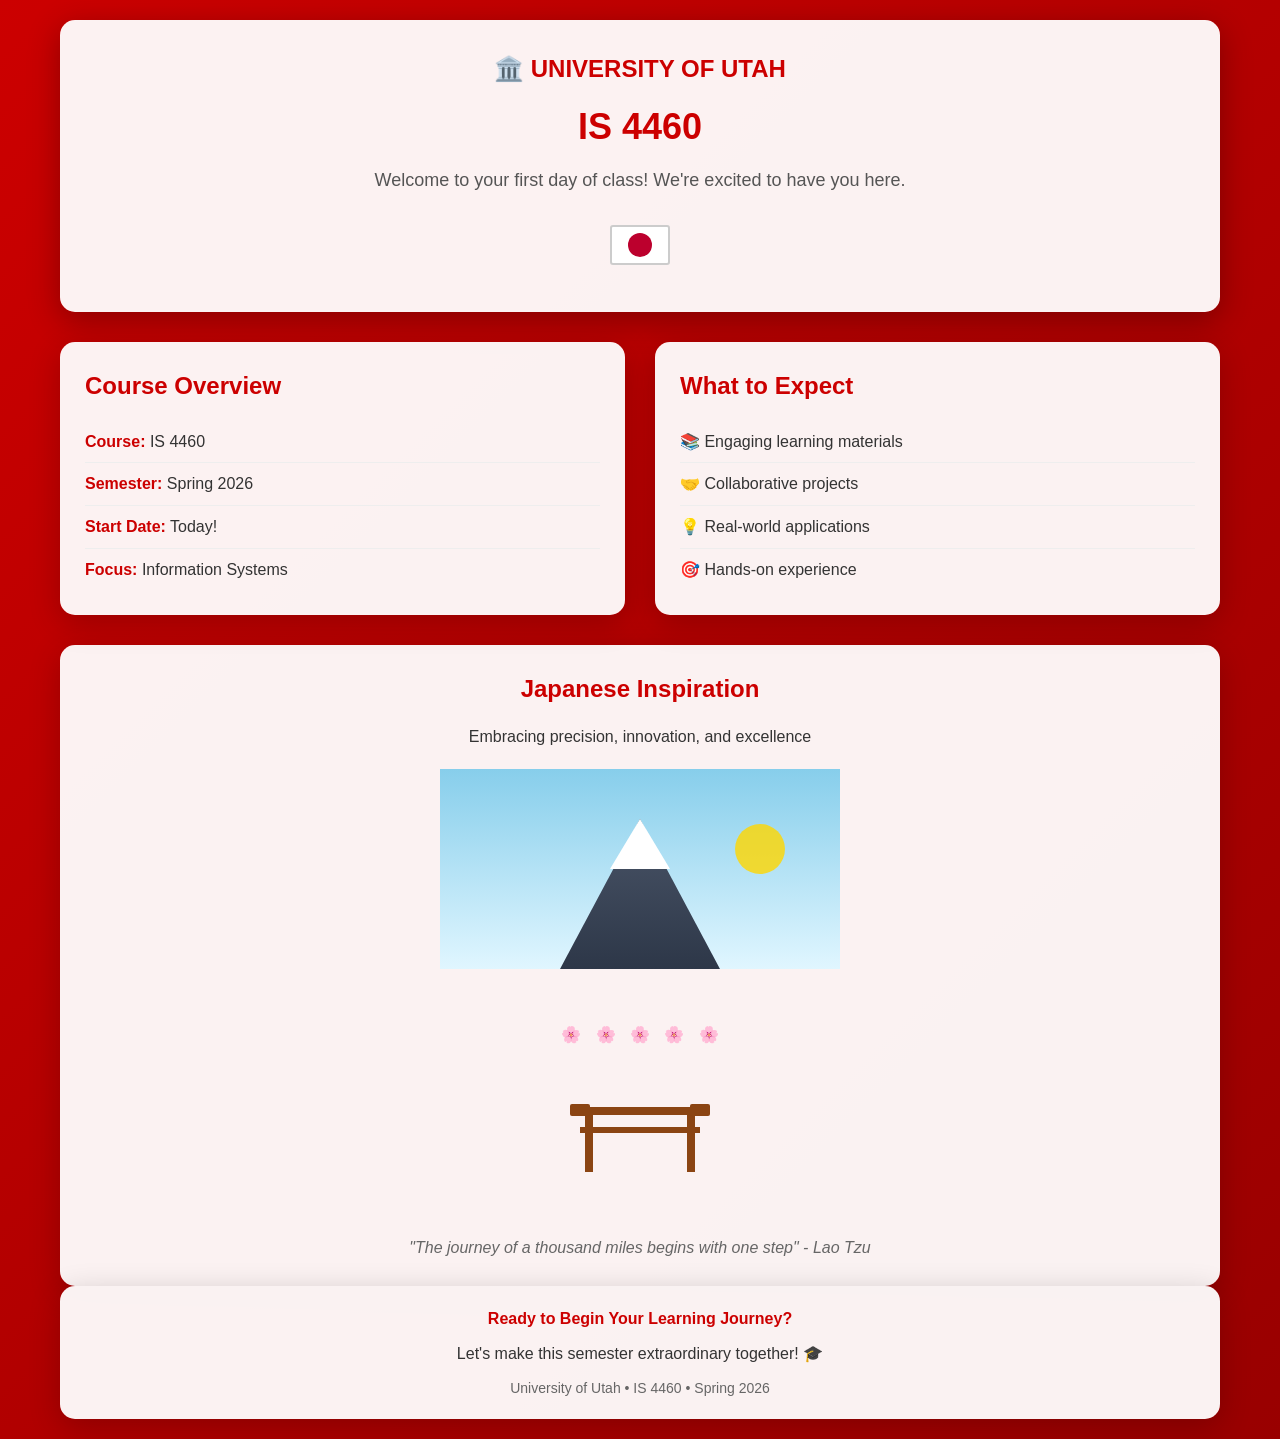
==== index.html @ 988c74a5 "first commit" ====
<!DOCTYPE html>
<html lang="en">
<head>
    <meta charset="UTF-8">
    <meta name="viewport" content="width=device-width, initial-scale=1.0">
    <title>IS 4460 - Welcome to Class</title>
    <style>
        * {
            margin: 0;
            padding: 0;
            box-sizing: border-box;
        }

        body {
            font-family: 'Segoe UI', Tahoma, Geneva, Verdana, sans-serif;
            line-height: 1.6;
            background: linear-gradient(135deg, #CC0000 0%, #990000 100%);
            min-height: 100vh;
            color: #333;
        }

        .container {
            max-width: 1200px;
            margin: 0 auto;
            padding: 20px;
        }

        .header {
            background: rgba(255, 255, 255, 0.95);
            border-radius: 15px;
            padding: 30px;
            margin-bottom: 30px;
            box-shadow: 0 8px 32px rgba(0, 0, 0, 0.3);
            text-align: center;
        }

        .university-logo {
            color: #CC0000;
            font-size: 24px;
            font-weight: bold;
            margin-bottom: 10px;
        }

        .course-title {
            color: #CC0000;
            font-size: 36px;
            font-weight: bold;
            margin-bottom: 10px;
        }

        .welcome-message {
            font-size: 18px;
            color: #555;
            margin-bottom: 20px;
        }

        .content-grid {
            display: grid;
            grid-template-columns: 1fr 1fr;
            gap: 30px;
            margin-bottom: 30px;
        }

        .content-card {
            background: rgba(255, 255, 255, 0.95);
            border-radius: 15px;
            padding: 25px;
            box-shadow: 0 8px 32px rgba(0, 0, 0, 0.2);
        }

        .card-title {
            color: #CC0000;
            font-size: 24px;
            font-weight: bold;
            margin-bottom: 15px;
        }

        .japan-visualization {
            background: rgba(255, 255, 255, 0.95);
            border-radius: 15px;
            padding: 25px;
            box-shadow: 0 8px 32px rgba(0, 0, 0, 0.2);
            text-align: center;
        }

        .mount-fuji {
            width: 100%;
            height: 200px;
            margin: 20px 0;
        }

        .cherry-blossom {
            display: inline-block;
            margin: 5px;
            animation: float 3s ease-in-out infinite;
        }

        .cherry-blossom:nth-child(even) {
            animation-delay: 1.5s;
        }

        @keyframes float {
            0%, 100% { transform: translateY(0px); }
            50% { transform: translateY(-10px); }
        }

        .japanese-flag {
            display: inline-block;
            width: 60px;
            height: 40px;
            background: white;
            border: 2px solid #ccc;
            position: relative;
            margin: 10px;
            border-radius: 3px;
        }

        .japanese-flag::after {
            content: '';
            position: absolute;
            top: 50%;
            left: 50%;
            transform: translate(-50%, -50%);
            width: 24px;
            height: 24px;
            background: #BC002D;
            border-radius: 50%;
        }

        .torii-gate {
            width: 150px;
            height: 100px;
            margin: 20px auto;
        }

        .class-info {
            list-style: none;
            padding: 0;
        }

        .class-info li {
            padding: 8px 0;
            border-bottom: 1px solid #eee;
        }

        .class-info li:last-child {
            border-bottom: none;
        }

        .highlight {
            color: #CC0000;
            font-weight: bold;
        }

        .footer {
            background: rgba(255, 255, 255, 0.95);
            border-radius: 15px;
            padding: 20px;
            text-align: center;
            box-shadow: 0 8px 32px rgba(0, 0, 0, 0.2);
        }

        @media (max-width: 768px) {
            .content-grid {
                grid-template-columns: 1fr;
            }
            
            .course-title {
                font-size: 28px;
            }
        }
    </style>
</head>
<body>
    <div class="container">
        <header class="header">
            <div class="university-logo">🏛️ UNIVERSITY OF UTAH</div>
            <h1 class="course-title">IS 4460</h1>
            <p class="welcome-message">Welcome to your first day of class! We're excited to have you here.</p>
            <div class="japanese-flag"></div>
        </header>

        <div class="content-grid">
            <div class="content-card">
                <h2 class="card-title">Course Overview</h2>
                <ul class="class-info">
                    <li><span class="highlight">Course:</span> IS 4460</li>
                    <li><span class="highlight">Semester:</span> Spring 2026</li>
                    <li><span class="highlight">Start Date:</span> Today!</li>
                    <li><span class="highlight">Focus:</span> Information Systems</li>
                </ul>
            </div>

            <div class="content-card">
                <h2 class="card-title">What to Expect</h2>
                <ul class="class-info">
                    <li>📚 Engaging learning materials</li>
                    <li>🤝 Collaborative projects</li>
                    <li>💡 Real-world applications</li>
                    <li>🎯 Hands-on experience</li>
                </ul>
            </div>
        </div>

        <div class="japan-visualization">
            <h2 class="card-title">Japanese Inspiration</h2>
            <p>Embracing precision, innovation, and excellence</p>
            
            <!-- Mount Fuji SVG -->
            <svg class="mount-fuji" viewBox="0 0 400 200" xmlns="http://www.w3.org/2000/svg">
                <defs>
                    <linearGradient id="fujiGradient" x1="0%" y1="0%" x2="0%" y2="100%">
                        <stop offset="0%" style="stop-color:#87CEEB;stop-opacity:1" />
                        <stop offset="100%" style="stop-color:#E0F6FF;stop-opacity:1" />
                    </linearGradient>
                    <linearGradient id="mountainGradient" x1="0%" y1="0%" x2="0%" y2="100%">
                        <stop offset="0%" style="stop-color:#4A5568;stop-opacity:1" />
                        <stop offset="100%" style="stop-color:#2D3748;stop-opacity:1" />
                    </linearGradient>
                </defs>
                
                <!-- Sky -->
                <rect width="400" height="200" fill="url(#fujiGradient)"/>
                
                <!-- Mount Fuji -->
                <polygon points="200,50 120,200 280,200" fill="url(#mountainGradient)"/>
                
                <!-- Snow cap -->
                <polygon points="200,50 170,100 230,100" fill="white"/>
                
                <!-- Sun -->
                <circle cx="320" cy="80" r="25" fill="#FFD700" opacity="0.8"/>
            </svg>

            <!-- Cherry Blossoms -->
            <div style="margin: 20px 0;">
                <span class="cherry-blossom">🌸</span>
                <span class="cherry-blossom">🌸</span>
                <span class="cherry-blossom">🌸</span>
                <span class="cherry-blossom">🌸</span>
                <span class="cherry-blossom">🌸</span>
            </div>

            <!-- Torii Gate SVG -->
            <svg class="torii-gate" viewBox="0 0 150 100" xmlns="http://www.w3.org/2000/svg">
                <!-- Gate posts -->
                <rect x="20" y="20" width="8" height="60" fill="#8B4513"/>
                <rect x="122" y="20" width="8" height="60" fill="#8B4513"/>
                
                <!-- Top beam -->
                <rect x="10" y="15" width="130" height="8" fill="#8B4513"/>
                
                <!-- Lower beam -->
                <rect x="15" y="35" width="120" height="6" fill="#8B4513"/>
                
                <!-- Decorative ends -->
                <rect x="5" y="12" width="20" height="12" fill="#8B4513" rx="2"/>
                <rect x="125" y="12" width="20" height="12" fill="#8B4513" rx="2"/>
            </svg>

            <p style="margin-top: 15px; color: #666; font-style: italic;">
                "The journey of a thousand miles begins with one step" - Lao Tzu
            </p>
        </div>

        <footer class="footer">
            <p style="color: #CC0000; font-weight: bold; margin-bottom: 10px;">Ready to Begin Your Learning Journey?</p>
            <p>Let's make this semester extraordinary together! 🎓</p>
            <p style="margin-top: 10px; font-size: 14px; color: #666;">
                University of Utah • IS 4460 • Spring 2026
            </p>
        </footer>
    </div>
</body>
</html>
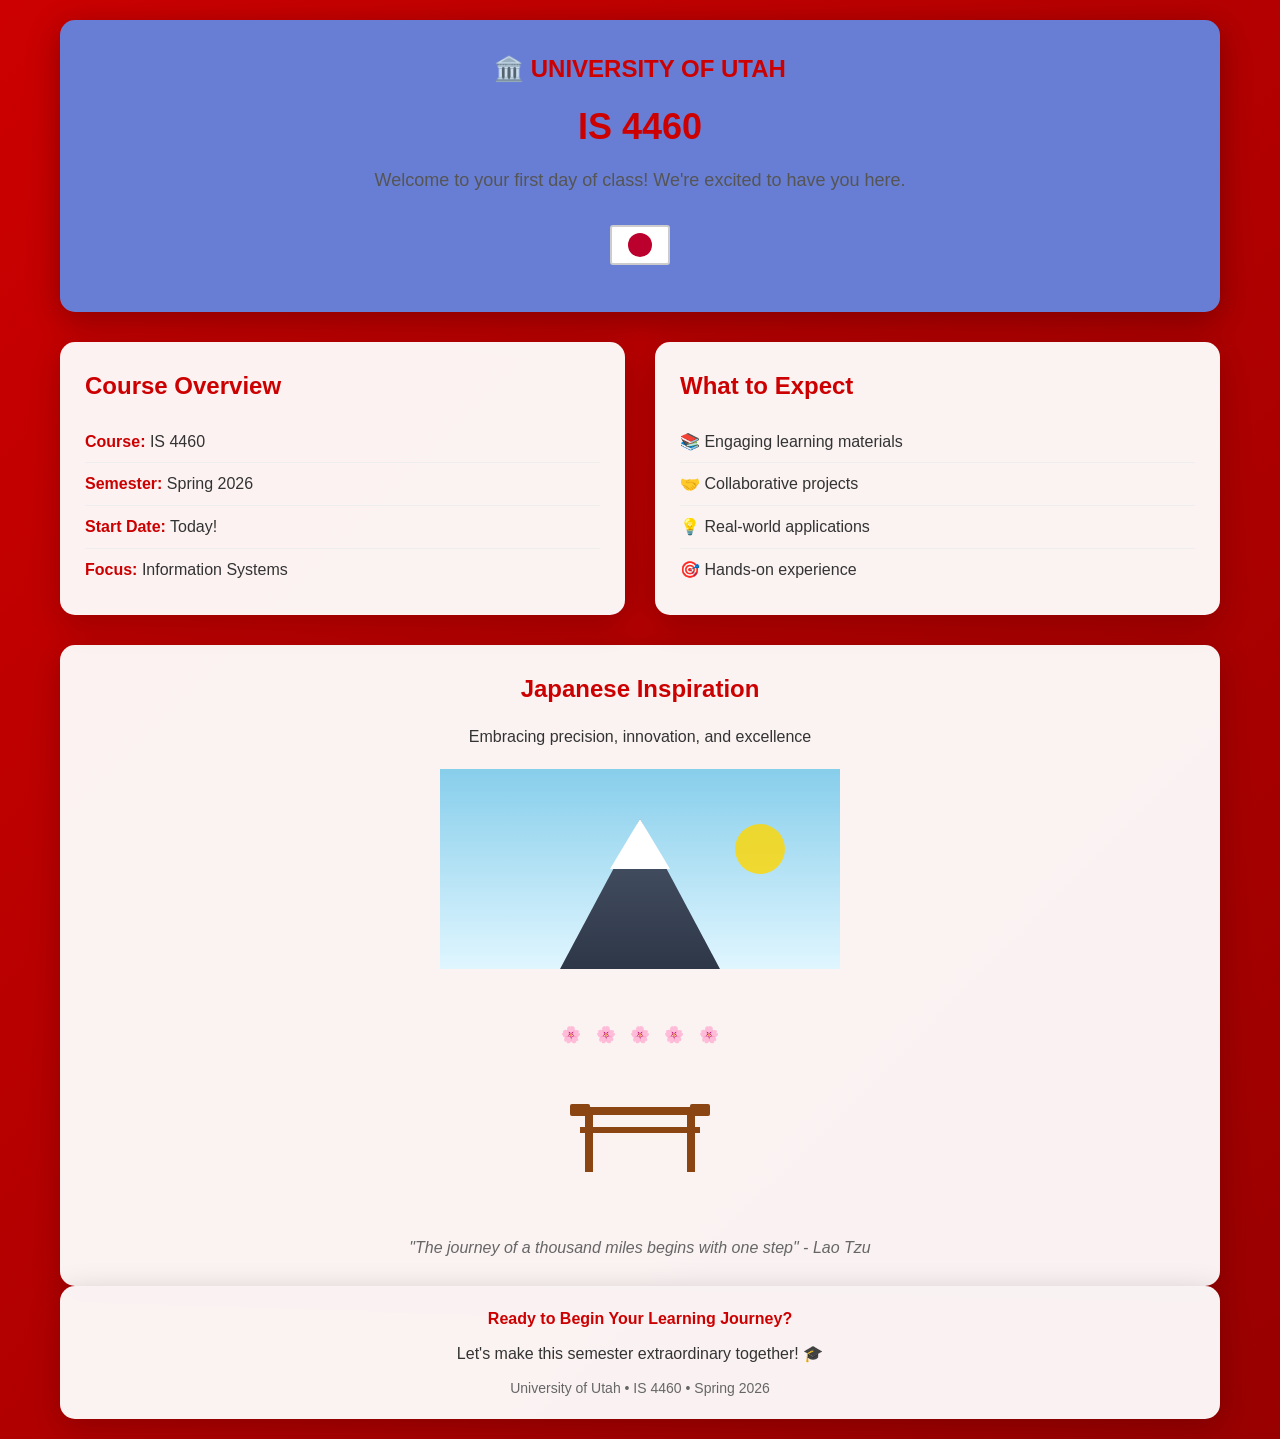
==== commit 7705da2e: "modifying header background color" ====
--- a/index.html
+++ b/index.html
@@ -26,7 +26,7 @@
         }
 
         .header {
-            background: rgba(255, 255, 255, 0.95);
+            background: rgba(100, 133, 224, 0.95);
             border-radius: 15px;
             padding: 30px;
             margin-bottom: 30px;
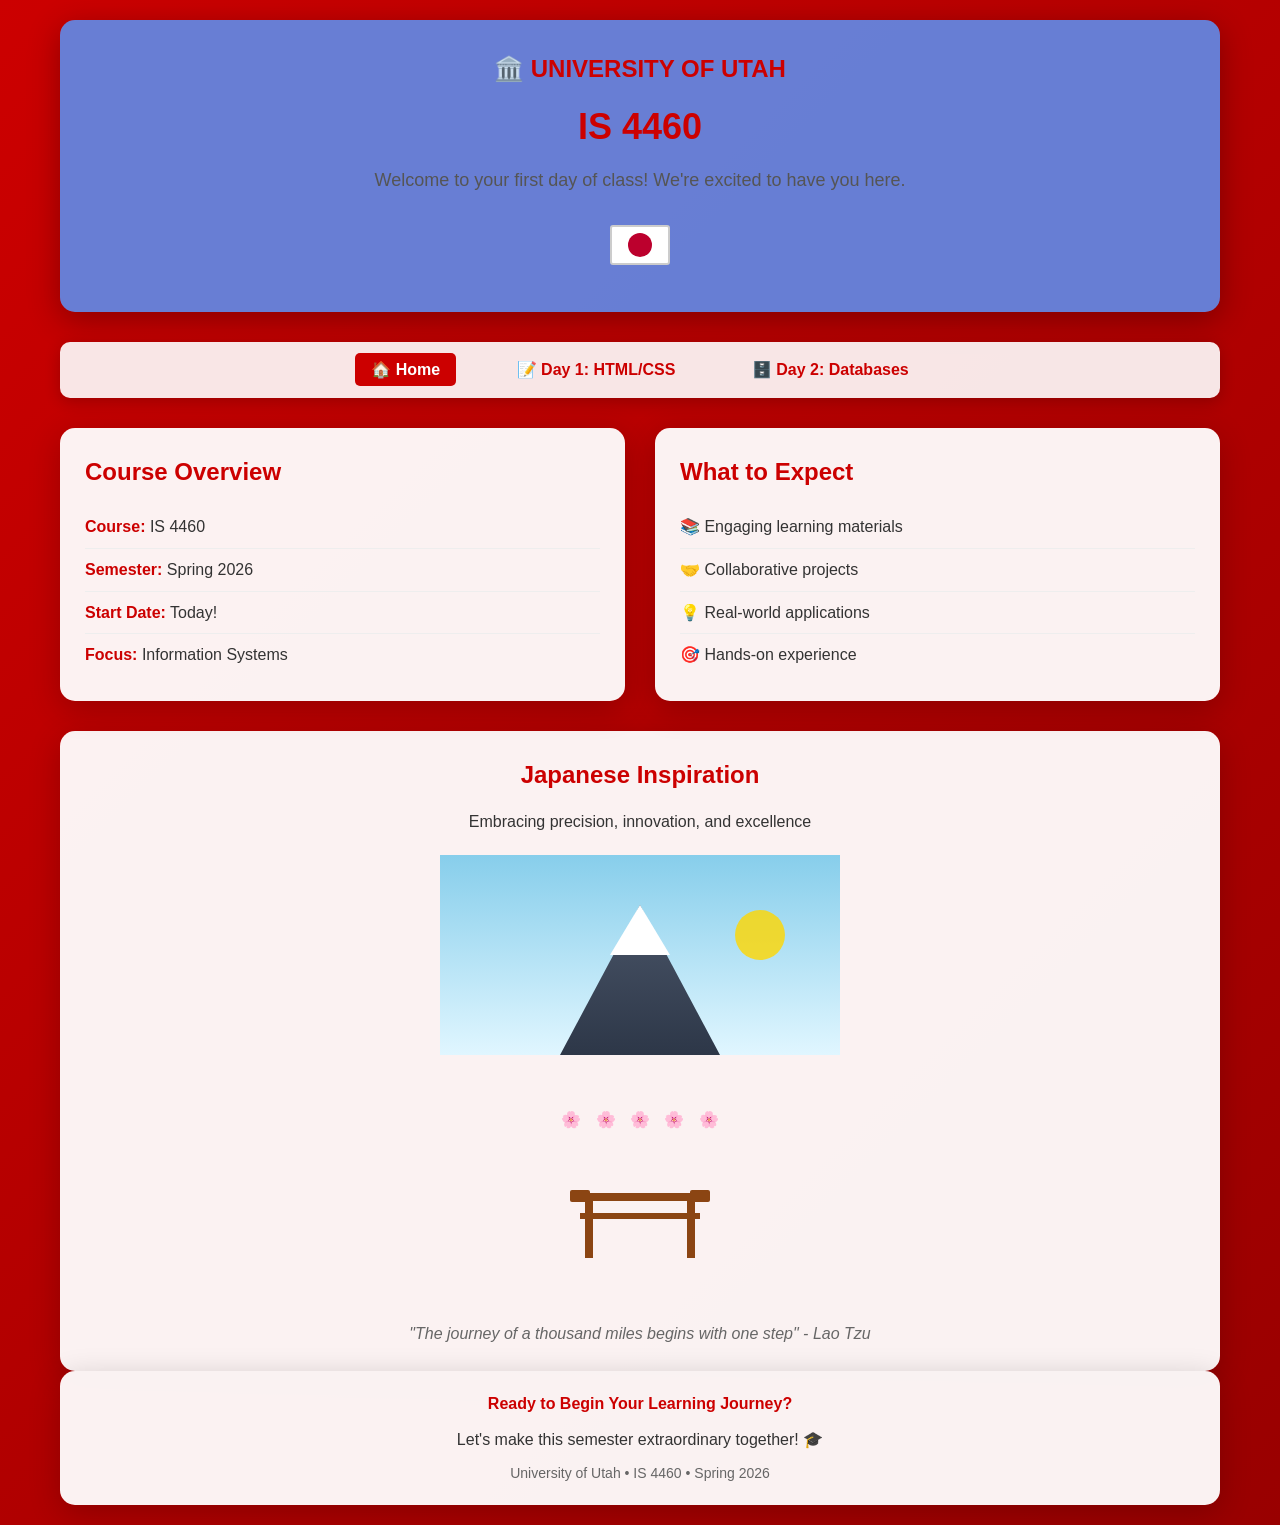
==== commit 8c23efe2: "adding day 2 page" ====
--- a/index.html
+++ b/index.html
@@ -152,6 +152,35 @@
             font-weight: bold;
         }
 
+        .nav-bar {
+            background: rgba(255, 255, 255, 0.9);
+            border-radius: 10px;
+            padding: 15px;
+            margin-bottom: 30px;
+            text-align: center;
+            box-shadow: 0 4px 16px rgba(0, 0, 0, 0.2);
+        }
+
+        .nav-bar a {
+            color: #CC0000;
+            text-decoration: none;
+            font-weight: bold;
+            margin: 0 20px;
+            padding: 8px 16px;
+            border-radius: 5px;
+            transition: all 0.3s ease;
+        }
+
+        .nav-bar a:hover {
+            background: #CC0000;
+            color: white;
+        }
+
+        .nav-bar a.active {
+            background: #CC0000;
+            color: white;
+        }
+
         .footer {
             background: rgba(255, 255, 255, 0.95);
             border-radius: 15px;
@@ -167,6 +196,11 @@
             
             .course-title {
                 font-size: 28px;
+            }
+
+            .nav-bar a {
+                margin: 5px 10px;
+                display: inline-block;
             }
         }
     </style>
@@ -179,6 +213,12 @@
             <p class="welcome-message">Welcome to your first day of class! We're excited to have you here.</p>
             <div class="japanese-flag"></div>
         </header>
+
+        <nav class="nav-bar">
+            <a href="index.html" class="active">🏠 Home</a>
+            <a href="day1.html">📝 Day 1: HTML/CSS</a>
+            <a href="day2.html">🗄️ Day 2: Databases</a>
+        </nav>
 
         <div class="content-grid">
             <div class="content-card">
